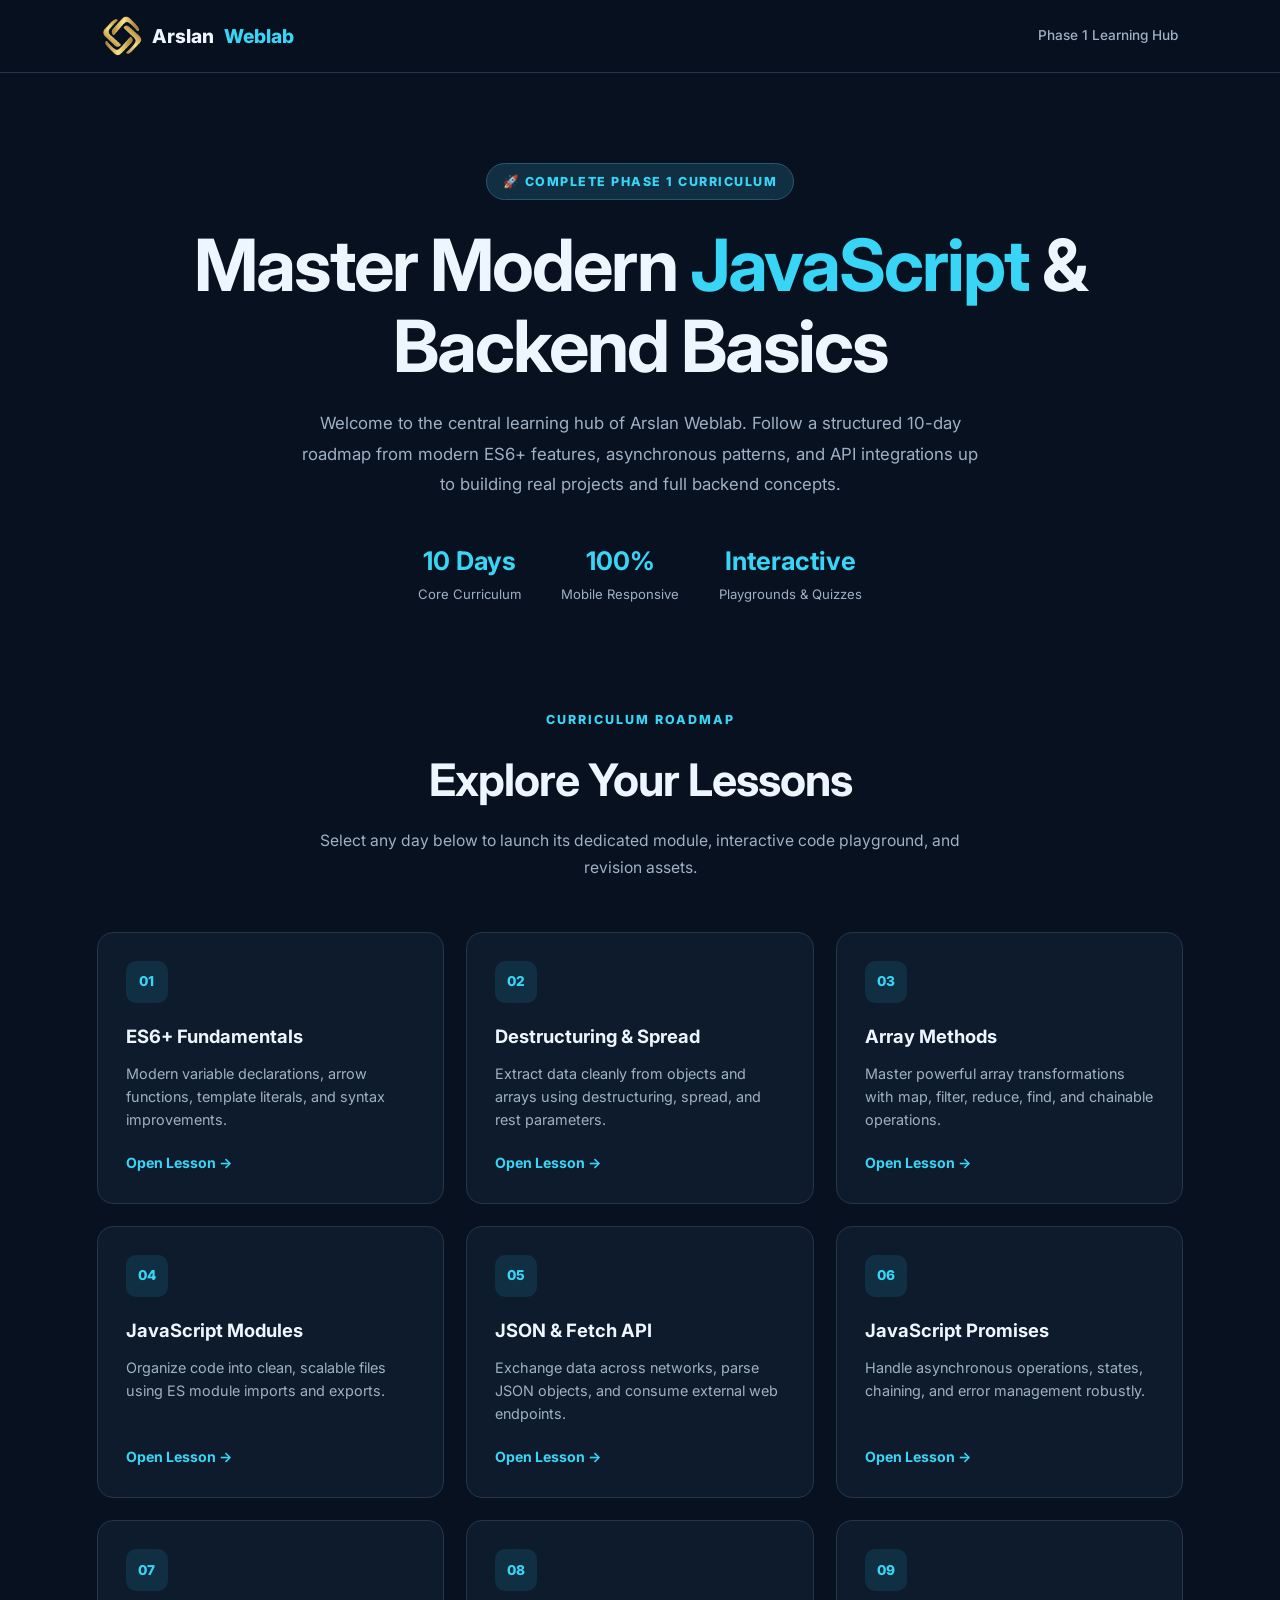
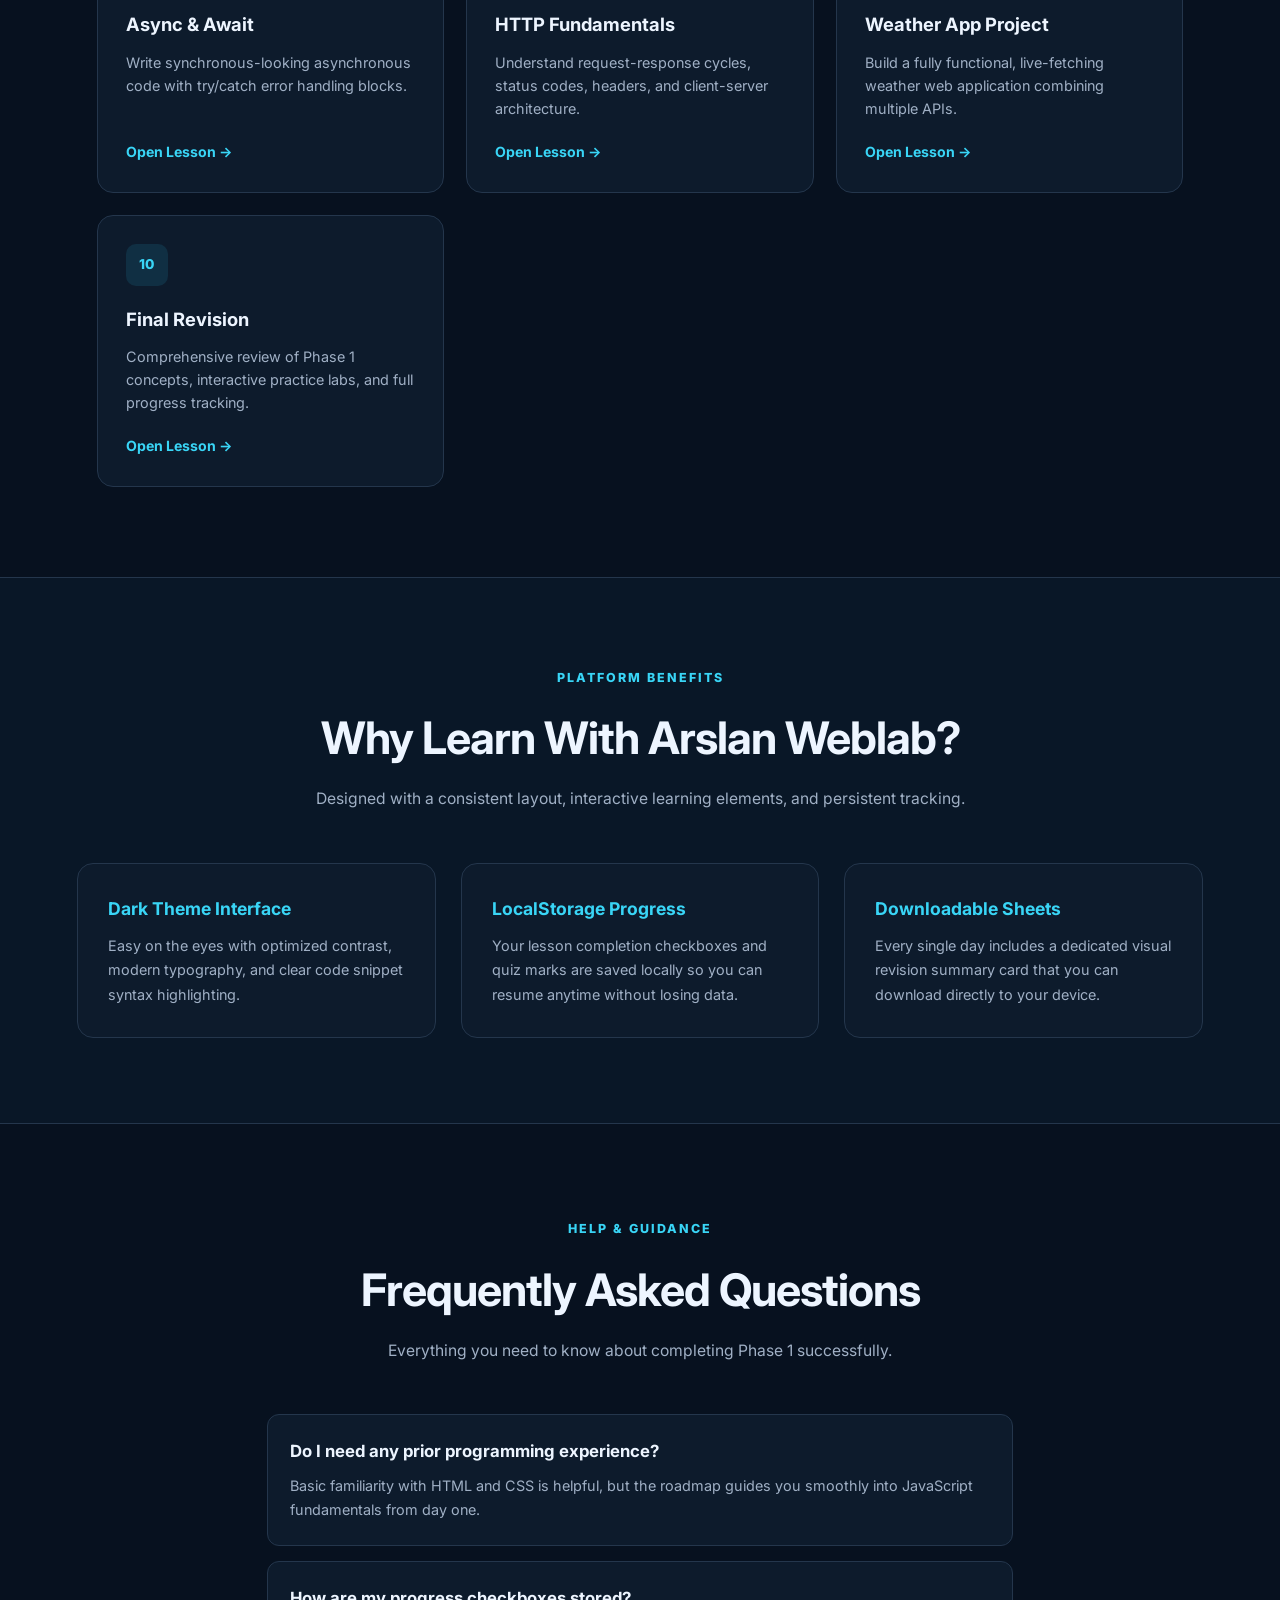
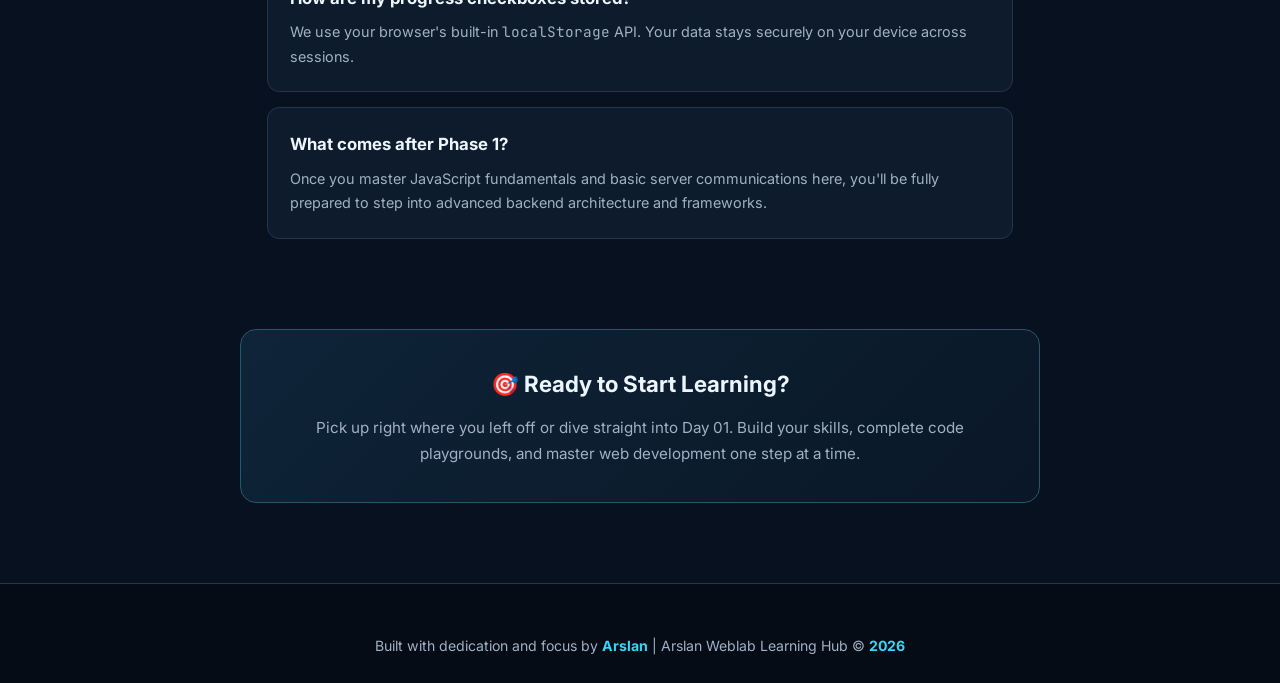
==== index.html @ b349fcb1 "added main index.html" ====
<!DOCTYPE html>
<html lang="en">

<head>
    <meta charset="UTF-8">
    <meta name="viewport" content="width=device-width, initial-scale=1.0">
    <meta name="theme-color" content="#07111f">
    <title>JavaScript Phase 1 | Arslan Weblab Learning Hub</title>
    <link rel="icon" href="logo.webp">
    <style>
        @import url('https://fonts.googleapis.com/css2?family=Inter:wght@400;500;600;700;800&family=JetBrains+Mono:wght@400;500&display=swap');

        :root {
            --bg: #07111f;
            --surface: #0d1b2c;
            --surface-light: #12243a;
            --border: #24364c;
            --text: #edf5ff;
            --muted: #a0b0c5;
            --accent: #39d5f6;
            --accent-dark: #102f43;
            --green: #58e6a5;
            --yellow: #ffd17a;
            --red: #ff7777;
            --radius: 16px;
        }

        * {
            margin: 0;
            padding: 0;
            box-sizing: border-box;
        }

        html {
            scroll-behavior: smooth;
            scroll-padding-top: 90px;
            overflow-x: hidden;
        }

        body {
            font-family: 'Inter', sans-serif;
            background: var(--bg);
            color: var(--text);
            line-height: 1.7;
            min-height: 100vh;
        }

        a {
            color: inherit;
            text-decoration: none;
        }

        code, pre {
            font-family: 'JetBrains Mono', monospace;
        }

        /* HEADER */
        header {
            position: sticky;
            top: 0;
            z-index: 100;
            padding: 16px 8%;
            display: flex;
            justify-content: space-between;
            align-items: center;
            background: rgba(7, 17, 31, 0.95);
            border-bottom: 1px solid var(--border);
            backdrop-filter: blur(12px);
        }

        .logo {
            display: flex;
            align-items: center;
            gap: 10px;
            font-size: 1.2rem;
            font-weight: 800;
            color: var(--text);
        }

        .logo img {
            width: 40px;
            height: 40px;
            object-fit: contain;
            border-radius: 8px;
        }

        .logo span {
            color: var(--accent);
        }

        .header-label {
            color: var(--muted);
            font-size: 0.85rem;
            font-weight: 500;
        }

        /* HERO */
        .hero {
            max-width: 1200px;
            margin: auto;
            text-align: center;
            padding: 90px 6% 60px;
        }

        .badge {
            display: inline-block;
            padding: 7px 16px;
            border: 1px solid #28566b;
            border-radius: 30px;
            color: var(--accent);
            background: var(--accent-dark);
            font-size: 0.78rem;
            font-weight: 800;
            letter-spacing: 1.5px;
            margin-bottom: 25px;
        }

        .hero h1 {
            font-size: clamp(2.5rem, 6vw, 4.5rem);
            margin-bottom: 22px;
            line-height: 1.12;
            letter-spacing: -2px;
        }

        .hero h1 span {
            color: var(--accent);
        }

        .hero p {
            max-width: 680px;
            margin: auto;
            color: var(--muted);
            font-size: 1.05rem;
            line-height: 1.8;
        }

        .hero-stats {
            display: flex;
            justify-content: center;
            gap: 40px;
            margin-top: 40px;
            flex-wrap: wrap;
        }

        .hero-stats div {
            display: flex;
            flex-direction: column;
            align-items: center;
        }

        .hero-stats strong {
            font-size: 1.6rem;
            color: var(--accent);
        }

        .hero-stats span {
            color: var(--muted);
            font-size: 0.82rem;
        }

        /* LESSONS SECTION */
        .lessons {
            max-width: 1240px;
            margin: 40px auto 90px;
            padding: 0 6%;
        }

        .section-heading {
            text-align: center;
            max-width: 700px;
            margin: 0 auto 50px;
        }

        .section-heading span.eyebrow {
            color: var(--accent);
            font-size: 0.78rem;
            font-weight: 800;
            letter-spacing: 2px;
            text-transform: uppercase;
        }

        .section-heading h2 {
            font-size: clamp(2rem, 4vw, 2.8rem);
            margin: 10px 0;
            letter-spacing: -1px;
        }

        .section-heading p {
            color: var(--muted);
            font-size: 0.98rem;
        }

        .lesson-grid {
            display: grid;
            grid-template-columns: repeat(3, minmax(0, 1fr));
            gap: 22px;
        }

        .lesson-card {
            position: relative;
            padding: 28px;
            background: var(--surface);
            border: 1px solid var(--border);
            border-radius: var(--radius);
            text-decoration: none;
            color: var(--text);
            transition: 0.3s ease;
            display: flex;
            flex-direction: column;
        }

        .lesson-card:hover {
            transform: translateY(-5px);
            border-color: var(--accent);
            box-shadow: 0 15px 35px rgba(57, 213, 246, 0.12);
        }

        .lesson-number {
            display: inline-grid;
            place-items: center;
            width: 42px;
            height: 42px;
            border-radius: 10px;
            color: var(--accent);
            background: var(--accent-dark);
            font-weight: 800;
            font-size: 0.85rem;
            margin-bottom: 18px;
        }

        .lesson-card h3 {
            font-size: 1.15rem;
            margin-bottom: 10px;
        }

        .lesson-card p {
            color: var(--muted);
            font-size: 0.9rem;
            line-height: 1.6;
            margin-bottom: 20px;
            flex-grow: 1;
        }

        .arrow {
            display: inline-flex;
            align-items: center;
            gap: 6px;
            color: var(--accent);
            font-size: 0.88rem;
            font-weight: 700;
        }

        /* CURRICULUM HIGHLIGHTS */
        .features-section {
            background: #091727;
            padding: 85px 6%;
            border-top: 1px solid var(--border);
            border-bottom: 1px solid var(--border);
        }

        .features-grid {
            max-width: 1240px;
            margin: auto;
            display: grid;
            grid-template-columns: repeat(3, 1fr);
            gap: 25px;
        }

        .feature-box {
            padding: 30px;
            background: var(--surface);
            border: 1px solid var(--border);
            border-radius: var(--radius);
        }

        .feature-box h3 {
            color: var(--accent);
            margin-bottom: 10px;
            font-size: 1.1rem;
        }

        .feature-box p {
            color: var(--muted);
            font-size: 0.9rem;
        }

        /* FAQ SECTION */
        .faq-section {
            max-width: 900px;
            margin: 90px auto;
            padding: 0 6%;
        }

        .faq-grid {
            display: grid;
            gap: 15px;
            margin-top: 35px;
        }

        .faq-item {
            padding: 22px;
            background: var(--surface);
            border: 1px solid var(--border);
            border-radius: 12px;
        }

        .faq-item h3 {
            font-size: 1.05rem;
            margin-bottom: 8px;
            color: var(--text);
        }

        .faq-item p {
            color: var(--muted);
            font-size: 0.9rem;
        }

        /* PROGRESS BANNER */
        .progress-section {
            max-width: 800px;
            margin: 0 auto 80px;
            padding: 35px;
            background: linear-gradient(135deg, #0e2438, #0a1727);
            border: 1px solid #28566b;
            border-radius: var(--radius);
            text-align: center;
        }

        .progress-section h3 {
            font-size: 1.4rem;
            margin-bottom: 12px;
        }

        .progress-section p {
            color: var(--muted);
            line-height: 1.7;
            font-size: 0.95rem;
        }

        /* FOOTER */
        footer {
            background: #050c15;
            padding: 50px 7% 25px;
            border-top: 1px solid var(--border);
            text-align: center;
            color: var(--muted);
            font-size: 0.88rem;
        }

        footer span {
            color: var(--accent);
            font-weight: 700;
        }

        /* RESPONSIVE DESIGN */
        @media (max-width: 1024px) {
            .lesson-grid, .features-grid {
                grid-template-columns: repeat(2, minmax(0, 1fr));
            }
        }

        @media (max-width: 720px) {
            .lesson-grid, .features-grid {
                grid-template-columns: 1fr;
            }
            header {
                padding: 16px 5%;
            }
            .hero-stats {
                gap: 20px;
            }
        }
    </style>
</head>

<body>

    <header>
        <div class="logo">
            <img src="Day 1/logo.webp" alt="Arslan Weblab Logo">
            Arslan <span>Weblab</span>
        </div>
        <div class="header-label">Phase 1 Learning Hub</div>
    </header>

    <main>
        <section class="hero">
            <span class="badge">🚀 COMPLETE PHASE 1 CURRICULUM</span>
            <h1>Master Modern <span>JavaScript</span> & Backend Basics</h1>
            <p>
                Welcome to the central learning hub of Arslan Weblab. Follow a structured 
                10-day roadmap from modern ES6+ features, asynchronous patterns, and API integrations 
                up to building real projects and full backend concepts.
            </p>

            <div class="hero-stats">
                <div>
                    <strong>10 Days</strong>
                    <span>Core Curriculum</span>
                </div>
                <div>
                    <strong>100%</strong>
                    <span>Mobile Responsive</span>
                </div>
                <div>
                    <strong>Interactive</strong>
                    <span>Playgrounds & Quizzes</span>
                </div>
            </div>
        </section>

        <section class="lessons">
            <div class="section-heading">
                <span class="eyebrow">CURRICULUM ROADMAP</span>
                <h2>Explore Your Lessons</h2>
                <p>Select any day below to launch its dedicated module, interactive code playground, and revision assets.</p>
            </div>

            <div class="lesson-grid">

                <a href="Day 1/index.html" class="lesson-card">
                    <span class="lesson-number">01</span>
                    <h3>ES6+ Fundamentals</h3>
                    <p>Modern variable declarations, arrow functions, template literals, and syntax improvements.</p>
                    <span class="arrow">Open Lesson →</span>
                </a>

                <a href="Day 2/index.html" class="lesson-card">
                    <span class="lesson-number">02</span>
                    <h3>Destructuring & Spread</h3>
                    <p>Extract data cleanly from objects and arrays using destructuring, spread, and rest parameters.</p>
                    <span class="arrow">Open Lesson →</span>
                </a>

                <a href="Day 3/index.html" class="lesson-card">
                    <span class="lesson-number">03</span>
                    <h3>Array Methods</h3>
                    <p>Master powerful array transformations with map, filter, reduce, find, and chainable operations.</p>
                    <span class="arrow">Open Lesson →</span>
                </a>

                <a href="Day 4/index.html" class="lesson-card">
                    <span class="lesson-number">04</span>
                    <h3>JavaScript Modules</h3>
                    <p>Organize code into clean, scalable files using ES module imports and exports.</p>
                    <span class="arrow">Open Lesson →</span>
                </a>

                <a href="Day 5/index.html" class="lesson-card">
                    <span class="lesson-number">05</span>
                    <h3>JSON & Fetch API</h3>
                    <p>Exchange data across networks, parse JSON objects, and consume external web endpoints.</p>
                    <span class="arrow">Open Lesson →</span>
                </a>

                <a href="Day 6/index.html" class="lesson-card">
                    <span class="lesson-number">06</span>
                    <h3>JavaScript Promises</h3>
                    <p>Handle asynchronous operations, states, chaining, and error management robustly.</p>
                    <span class="arrow">Open Lesson →</span>
                </a>

                <a href="Day 7/index.html" class="lesson-card">
                    <span class="lesson-number">07</span>
                    <h3>Async & Await</h3>
                    <p>Write synchronous-looking asynchronous code with try/catch error handling blocks.</p>
                    <span class="arrow">Open Lesson →</span>
                </a>

                <a href="Day 8/index.html" class="lesson-card">
                    <span class="lesson-number">08</span>
                    <h3>HTTP Fundamentals</h3>
                    <p>Understand request-response cycles, status codes, headers, and client-server architecture.</p>
                    <span class="arrow">Open Lesson →</span>
                </a>

                <a href="Day 9/index.html" class="lesson-card">
                    <span class="lesson-number">09</span>
                    <h3>Weather App Project</h3>
                    <p>Build a fully functional, live-fetching weather web application combining multiple APIs.</p>
                    <span class="arrow">Open Lesson →</span>
                </a>

                <a href="Day 10/index.html" class="lesson-card">
                    <span class="lesson-number">10</span>
                    <h3>Final Revision</h3>
                    <p>Comprehensive review of Phase 1 concepts, interactive practice labs, and full progress tracking.</p>
                    <span class="arrow">Open Lesson →</span>
                </a>

            </div>
        </section>

        <section class="features-section">
            <div class="section-heading">
                <span class="eyebrow">PLATFORM BENEFITS</span>
                <h2>Why Learn With Arslan Weblab?</h2>
                <p>Designed with a consistent layout, interactive learning elements, and persistent tracking.</p>
            </div>

            <div class="features-grid">
                <div class="feature-box">
                    <h3>Dark Theme Interface</h3>
                    <p>Easy on the eyes with optimized contrast, modern typography, and clear code snippet syntax highlighting.</p>
                </div>
                <div class="feature-box">
                    <h3>LocalStorage Progress</h3>
                    <p>Your lesson completion checkboxes and quiz marks are saved locally so you can resume anytime without losing data.</p>
                </div>
                <div class="feature-box">
                    <h3>Downloadable Sheets</h3>
                    <p>Every single day includes a dedicated visual revision summary card that you can download directly to your device.</p>
                </div>
            </div>
        </section>

        <section class="faq-section">
            <div class="section-heading">
                <span class="eyebrow">HELP & GUIDANCE</span>
                <h2>Frequently Asked Questions</h2>
                <p>Everything you need to know about completing Phase 1 successfully.</p>
            </div>

            <div class="faq-grid">
                <div class="faq-item">
                    <h3>Do I need any prior programming experience?</h3>
                    <p>Basic familiarity with HTML and CSS is helpful, but the roadmap guides you smoothly into JavaScript fundamentals from day one.</p>
                </div>
                <div class="faq-item">
                    <h3>How are my progress checkboxes stored?</h3>
                    <p>We use your browser's built-in <code>localStorage</code> API. Your data stays securely on your device across sessions.</p>
                </div>
                <div class="faq-item">
                    <h3>What comes after Phase 1?</h3>
                    <p>Once you master JavaScript fundamentals and basic server communications here, you'll be fully prepared to step into advanced backend architecture and frameworks.</p>
                </div>
            </div>
        </section>

        <section class="progress-section">
            <h3>🎯 Ready to Start Learning?</h3>
            <p>
                Pick up right where you left off or dive straight into Day 01. 
                Build your skills, complete code playgrounds, and master web development one step at a time.
            </p>
        </section>
    </main>

    <footer>
        Built with dedication and focus by <span>Arslan</span> | Arslan Weblab Learning Hub © <span id="year">2026</span>
    </footer>

    <script>
        // Update copyright year dynamically
        document.getElementById('year').textContent = new Date().getFullYear();
    </script>
</body>

</html>
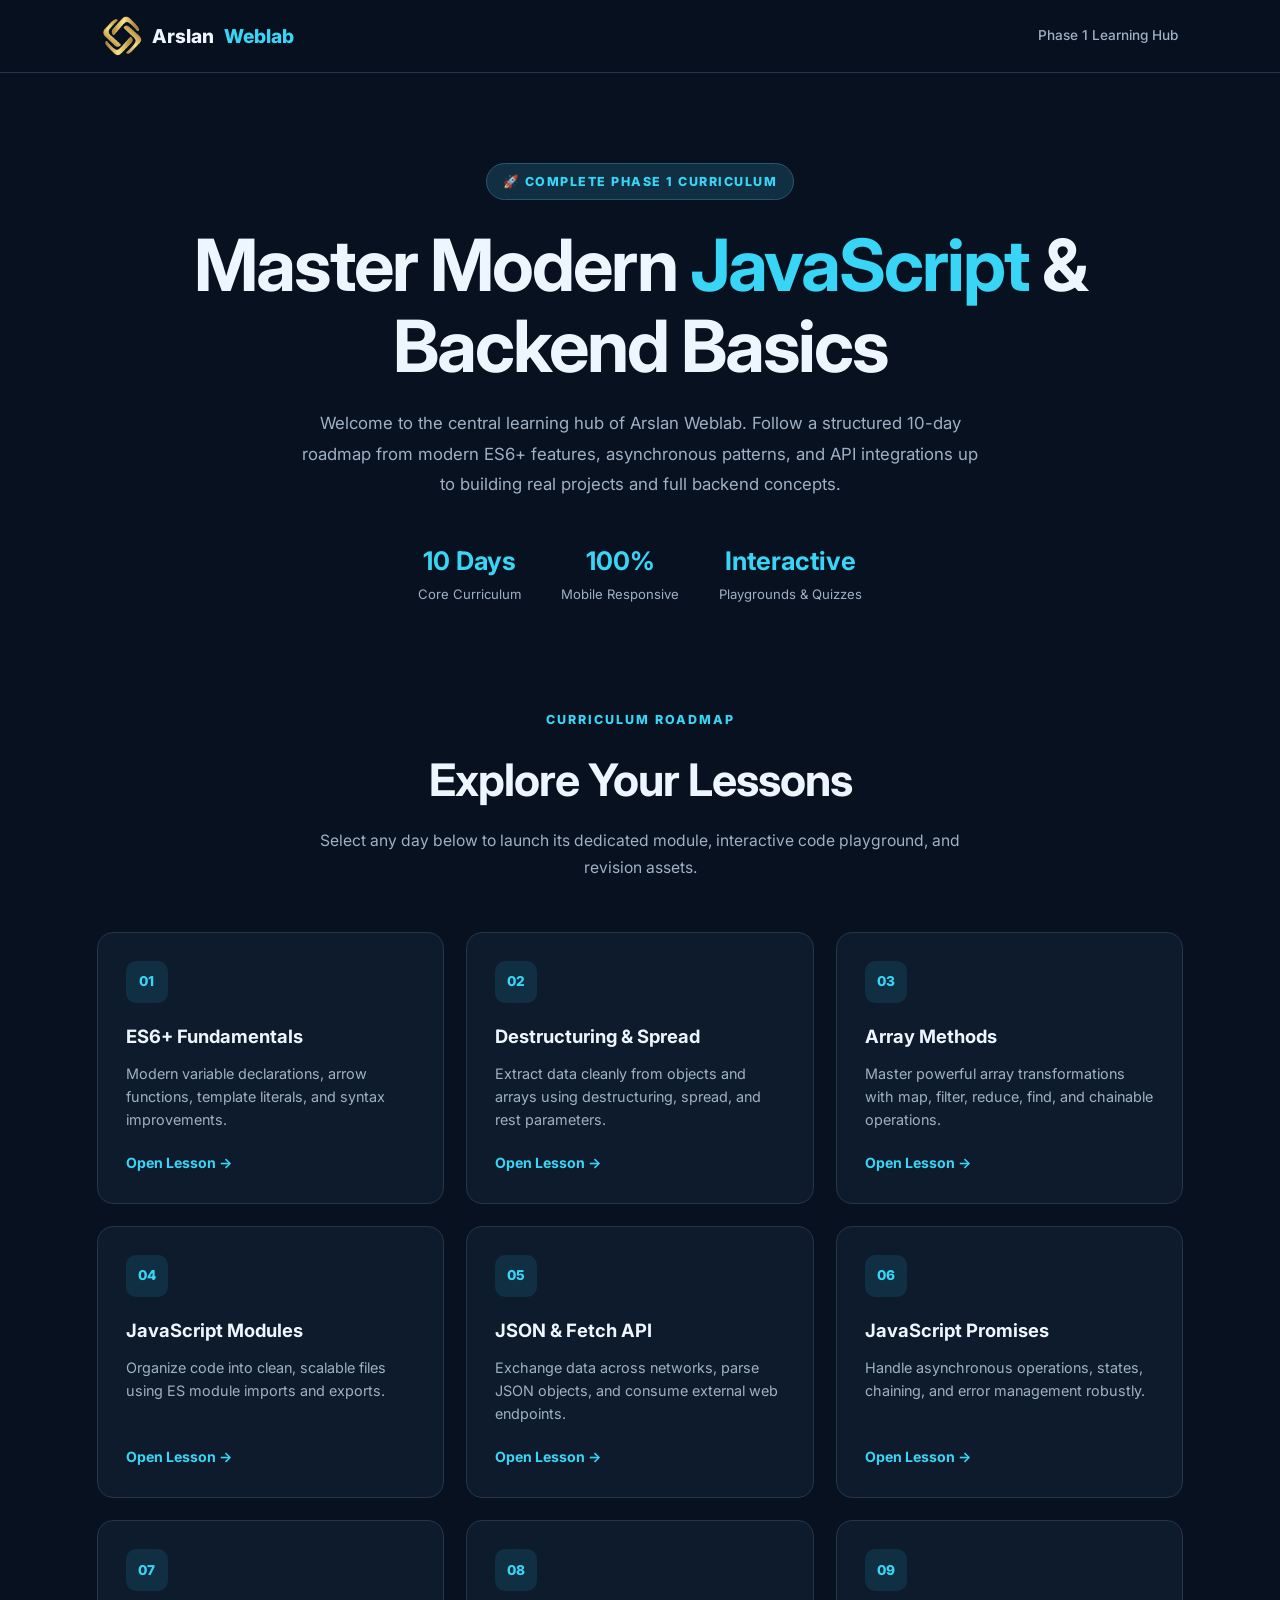
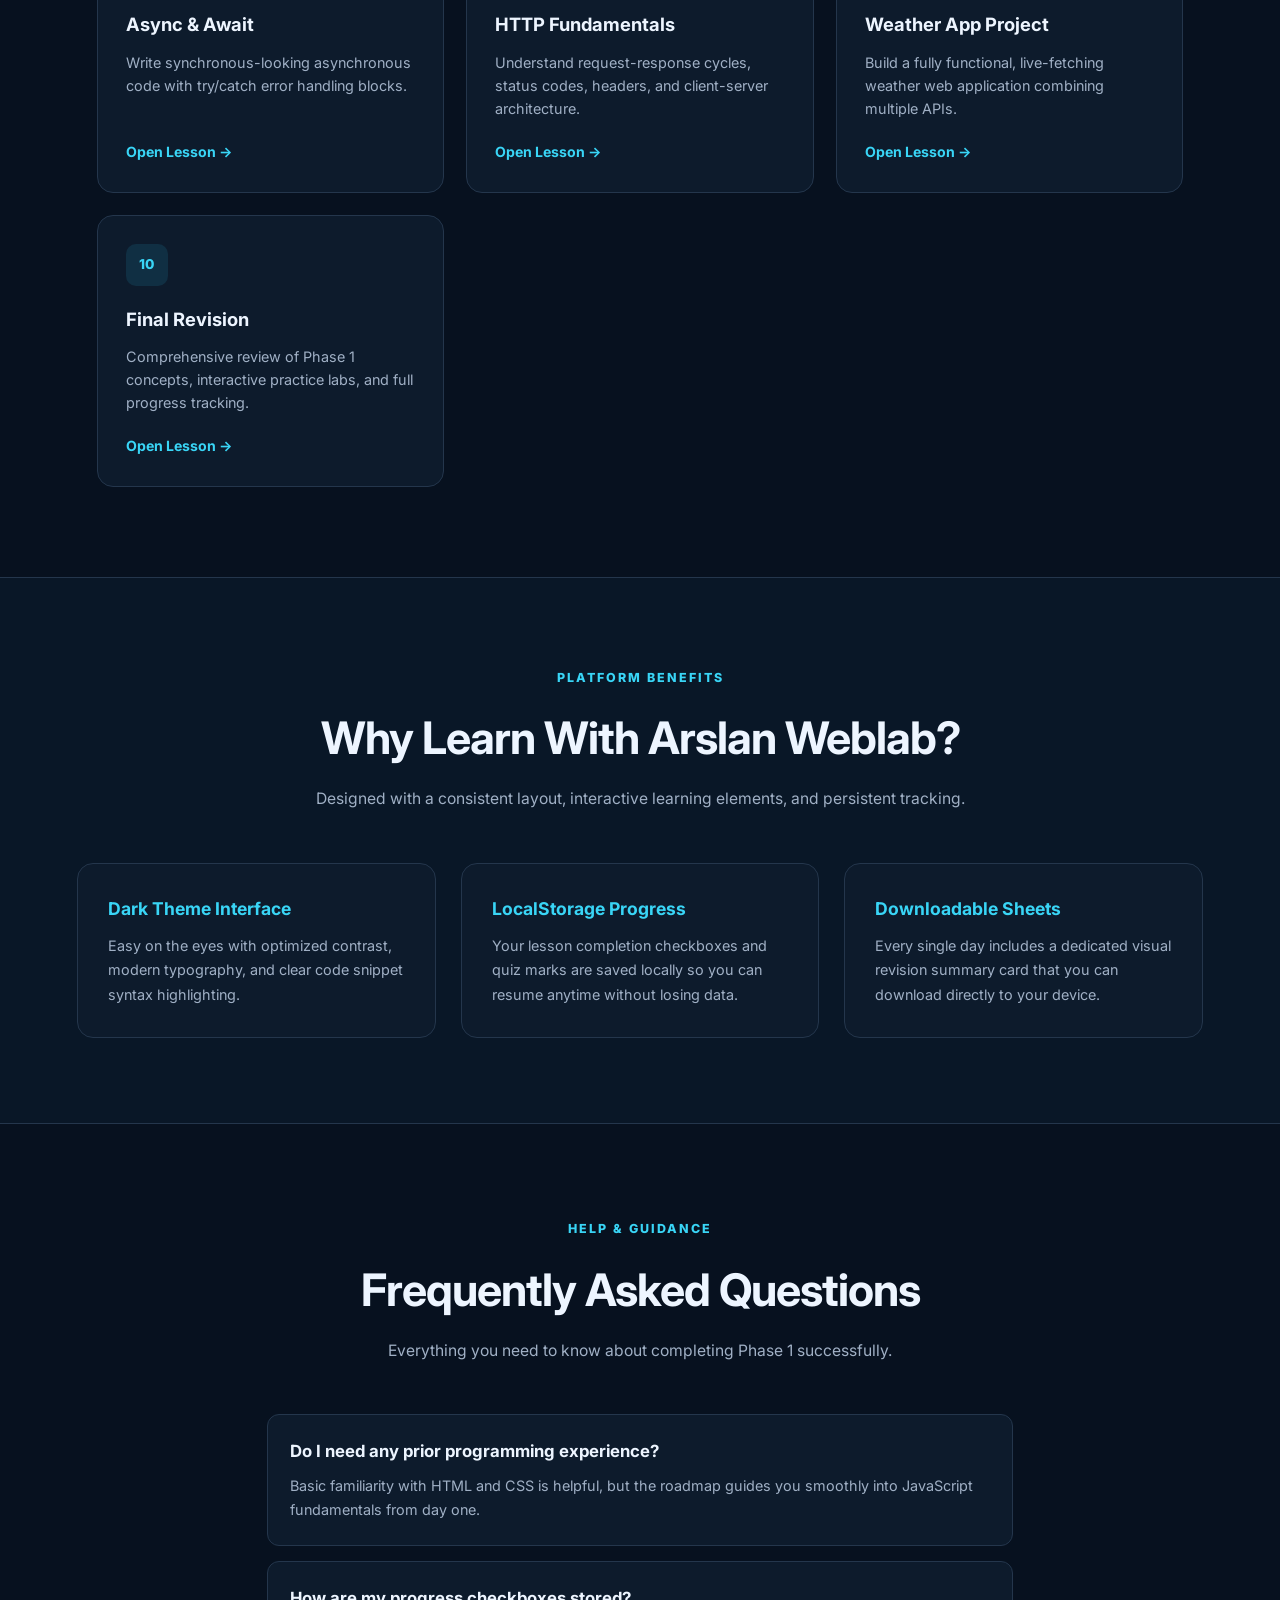
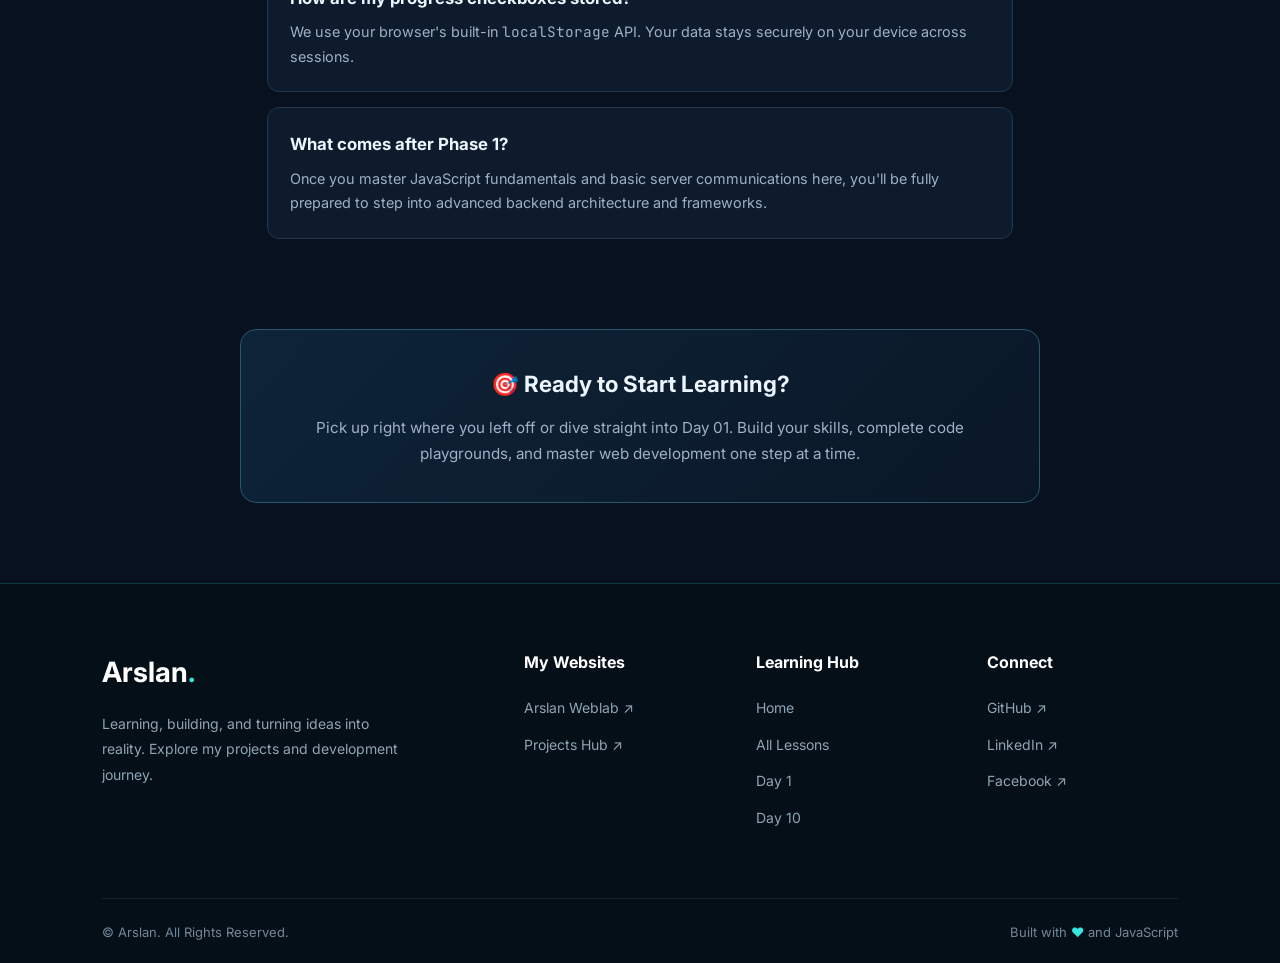
==== commit ff804361: "modified links" ====
--- a/index.html
+++ b/index.html
@@ -6,7 +6,7 @@
     <meta name="viewport" content="width=device-width, initial-scale=1.0">
     <meta name="theme-color" content="#07111f">
     <title>JavaScript Phase 1 | Arslan Weblab Learning Hub</title>
-    <link rel="icon" href="logo.webp">
+    <link rel="icon" href="Day 1/logo.webp">
     <style>
         @import url('https://fonts.googleapis.com/css2?family=Inter:wght@400;500;600;700;800&family=JetBrains+Mono:wght@400;500&display=swap');
 
@@ -50,7 +50,8 @@
             text-decoration: none;
         }
 
-        code, pre {
+        code,
+        pre {
             font-family: 'JetBrains Mono', monospace;
         }
 
@@ -337,37 +338,93 @@
             font-size: 0.95rem;
         }
 
-        /* FOOTER */
-        footer {
-            background: #050c15;
-            padding: 50px 7% 25px;
-            border-top: 1px solid var(--border);
-            text-align: center;
-            color: var(--muted);
-            font-size: 0.88rem;
-        }
-
-        footer span {
-            color: var(--accent);
-            font-weight: 700;
-        }
-
-        /* RESPONSIVE DESIGN */
-        @media (max-width: 1024px) {
-            .lesson-grid, .features-grid {
-                grid-template-columns: repeat(2, minmax(0, 1fr));
+        .main-footer {
+            background: #050f18;
+            border-top: 1px solid rgba(56, 230, 224, 0.2);
+            padding: 65px 8% 20px;
+        }
+
+        .footer-container {
+            max-width: 1200px;
+            margin: auto;
+            display: grid;
+            grid-template-columns: 2fr 1fr 1fr 1fr;
+            gap: 40px;
+        }
+
+        .footer-brand h2 {
+            color: #ffffff;
+            font-size: 28px;
+            margin-bottom: 15px;
+        }
+
+        .footer-brand h2 span {
+            color: #38e6e0;
+        }
+
+        .footer-brand p {
+            color: #8fa5b3;
+            line-height: 1.8;
+            max-width: 300px;
+            font-size: 14px;
+        }
+
+        .footer-links h3 {
+            color: #ffffff;
+            font-size: 16px;
+            margin-bottom: 20px;
+        }
+
+        .footer-links a {
+            display: block;
+            color: #8fa5b3;
+            text-decoration: none;
+            margin-bottom: 13px;
+            font-size: 14px;
+            transition: 0.3s ease;
+        }
+
+        .footer-links a:hover {
+            color: #38e6e0;
+            transform: translateX(4px);
+        }
+
+        .footer-bottom {
+            max-width: 1200px;
+            margin: 55px auto 0;
+            padding-top: 22px;
+            border-top: 1px solid rgba(255, 255, 255, 0.08);
+            display: flex;
+            justify-content: space-between;
+            gap: 15px;
+            flex-wrap: wrap;
+            color: #718896;
+            font-size: 13px;
+        }
+
+        .footer-heart {
+            color: #38e6e0;
+        }
+
+        @media (max-width: 800px) {
+            .footer-container {
+                grid-template-columns: repeat(2, 1fr);
             }
         }
 
-        @media (max-width: 720px) {
-            .lesson-grid, .features-grid {
+        @media (max-width: 500px) {
+            .main-footer {
+                padding: 50px 7% 20px;
+            }
+
+            .footer-container {
                 grid-template-columns: 1fr;
+                gap: 30px;
             }
-            header {
-                padding: 16px 5%;
-            }
-            .hero-stats {
-                gap: 20px;
+
+            .footer-bottom {
+                flex-direction: column;
+                text-align: center;
             }
         }
     </style>
@@ -388,8 +445,8 @@
             <span class="badge">🚀 COMPLETE PHASE 1 CURRICULUM</span>
             <h1>Master Modern <span>JavaScript</span> & Backend Basics</h1>
             <p>
-                Welcome to the central learning hub of Arslan Weblab. Follow a structured 
-                10-day roadmap from modern ES6+ features, asynchronous patterns, and API integrations 
+                Welcome to the central learning hub of Arslan Weblab. Follow a structured
+                10-day roadmap from modern ES6+ features, asynchronous patterns, and API integrations
                 up to building real projects and full backend concepts.
             </p>
 
@@ -413,7 +470,8 @@
             <div class="section-heading">
                 <span class="eyebrow">CURRICULUM ROADMAP</span>
                 <h2>Explore Your Lessons</h2>
-                <p>Select any day below to launch its dedicated module, interactive code playground, and revision assets.</p>
+                <p>Select any day below to launch its dedicated module, interactive code playground, and revision
+                    assets.</p>
             </div>
 
             <div class="lesson-grid">
@@ -428,14 +486,16 @@
                 <a href="Day 2/index.html" class="lesson-card">
                     <span class="lesson-number">02</span>
                     <h3>Destructuring & Spread</h3>
-                    <p>Extract data cleanly from objects and arrays using destructuring, spread, and rest parameters.</p>
+                    <p>Extract data cleanly from objects and arrays using destructuring, spread, and rest parameters.
+                    </p>
                     <span class="arrow">Open Lesson →</span>
                 </a>
 
                 <a href="Day 3/index.html" class="lesson-card">
                     <span class="lesson-number">03</span>
                     <h3>Array Methods</h3>
-                    <p>Master powerful array transformations with map, filter, reduce, find, and chainable operations.</p>
+                    <p>Master powerful array transformations with map, filter, reduce, find, and chainable operations.
+                    </p>
                     <span class="arrow">Open Lesson →</span>
                 </a>
 
@@ -484,7 +544,8 @@
                 <a href="Day 10/index.html" class="lesson-card">
                     <span class="lesson-number">10</span>
                     <h3>Final Revision</h3>
-                    <p>Comprehensive review of Phase 1 concepts, interactive practice labs, and full progress tracking.</p>
+                    <p>Comprehensive review of Phase 1 concepts, interactive practice labs, and full progress tracking.
+                    </p>
                     <span class="arrow">Open Lesson →</span>
                 </a>
 
@@ -501,15 +562,18 @@
             <div class="features-grid">
                 <div class="feature-box">
                     <h3>Dark Theme Interface</h3>
-                    <p>Easy on the eyes with optimized contrast, modern typography, and clear code snippet syntax highlighting.</p>
+                    <p>Easy on the eyes with optimized contrast, modern typography, and clear code snippet syntax
+                        highlighting.</p>
                 </div>
                 <div class="feature-box">
                     <h3>LocalStorage Progress</h3>
-                    <p>Your lesson completion checkboxes and quiz marks are saved locally so you can resume anytime without losing data.</p>
+                    <p>Your lesson completion checkboxes and quiz marks are saved locally so you can resume anytime
+                        without losing data.</p>
                 </div>
                 <div class="feature-box">
                     <h3>Downloadable Sheets</h3>
-                    <p>Every single day includes a dedicated visual revision summary card that you can download directly to your device.</p>
+                    <p>Every single day includes a dedicated visual revision summary card that you can download directly
+                        to your device.</p>
                 </div>
             </div>
         </section>
@@ -524,15 +588,18 @@
             <div class="faq-grid">
                 <div class="faq-item">
                     <h3>Do I need any prior programming experience?</h3>
-                    <p>Basic familiarity with HTML and CSS is helpful, but the roadmap guides you smoothly into JavaScript fundamentals from day one.</p>
+                    <p>Basic familiarity with HTML and CSS is helpful, but the roadmap guides you smoothly into
+                        JavaScript fundamentals from day one.</p>
                 </div>
                 <div class="faq-item">
                     <h3>How are my progress checkboxes stored?</h3>
-                    <p>We use your browser's built-in <code>localStorage</code> API. Your data stays securely on your device across sessions.</p>
+                    <p>We use your browser's built-in <code>localStorage</code> API. Your data stays securely on your
+                        device across sessions.</p>
                 </div>
                 <div class="faq-item">
                     <h3>What comes after Phase 1?</h3>
-                    <p>Once you master JavaScript fundamentals and basic server communications here, you'll be fully prepared to step into advanced backend architecture and frameworks.</p>
+                    <p>Once you master JavaScript fundamentals and basic server communications here, you'll be fully
+                        prepared to step into advanced backend architecture and frameworks.</p>
                 </div>
             </div>
         </section>
@@ -540,14 +607,52 @@
         <section class="progress-section">
             <h3>🎯 Ready to Start Learning?</h3>
             <p>
-                Pick up right where you left off or dive straight into Day 01. 
+                Pick up right where you left off or dive straight into Day 01.
                 Build your skills, complete code playgrounds, and master web development one step at a time.
             </p>
         </section>
     </main>
 
-    <footer>
-        Built with dedication and focus by <span>Arslan</span> | Arslan Weblab Learning Hub © <span id="year">2026</span>
+    <footer class="main-footer">
+        <div class="footer-container">
+
+            <div class="footer-brand">
+                <h2>Arslan<span>.</span></h2>
+                <p>
+                    Learning, building, and turning ideas into reality.
+                    Explore my projects and development journey.
+                </p>
+            </div>
+
+            <div class="footer-links">
+                <h3>My Websites</h3>
+                <a href="https://arslan-weblab.netlify.app/" target="_blank" rel="noopener noreferrer">Arslan Weblab
+                    ↗</a>
+                <a href="https://myprojects-hub.netlify.app/" target="_blank" rel="noopener noreferrer">Projects Hub
+                    ↗</a>
+            </div>
+
+            <div class="footer-links">
+                <h3>Learning Hub</h3>
+                <a href="#top">Home</a>
+                <a href="#lessons">All Lessons</a>
+                <a href="Day 1/index.html">Day 1</a>
+                <a href="Day 10/index.html">Day 10</a>
+            </div>
+
+            <div class="footer-links">
+                <h3>Connect</h3>
+                <a href="https://github.com/arslansahil850-alt/" target="_blank" rel="noopener noreferrer">GitHub ↗</a>
+                <a href="https://www.linkedin.com/" target="_blank" rel="noopener noreferrer">LinkedIn ↗</a>
+                <a href="https://www.facebook.com/" target="_blank" rel="noopener noreferrer">Facebook ↗</a>
+            </div>
+
+        </div>
+
+        <div class="footer-bottom">
+            <p>© <span id="currentYear"></span> Arslan. All Rights Reserved.</p>
+            <p>Built with <span class="footer-heart">♥</span> and JavaScript</p>
+        </div>
     </footer>
 
     <script>
